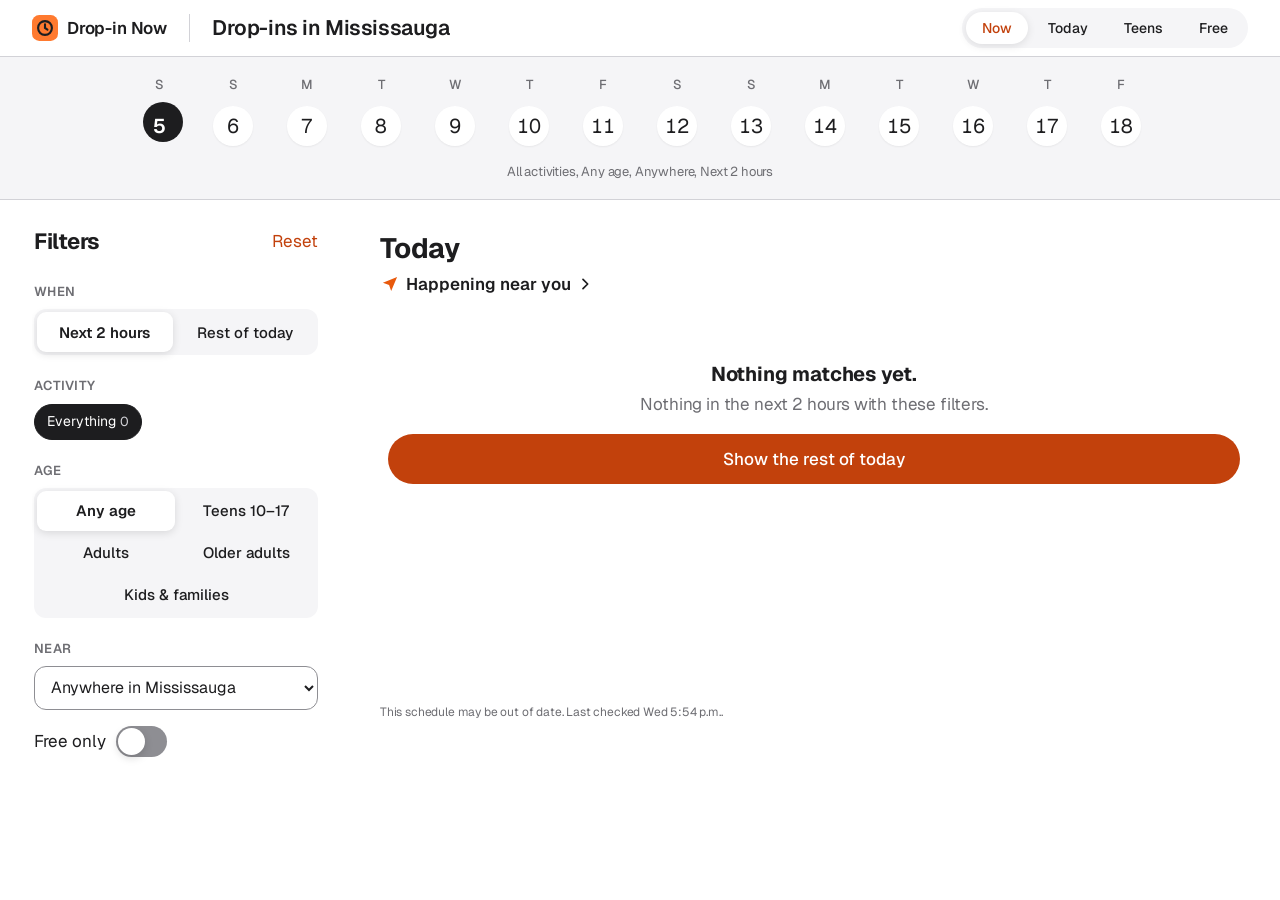
==== app.html @ 7317b194 "Drop-in Now: every Mississauga drop-in, happening now Landing page, app (phone + desktop layouts), d" ====
<!doctype html>
<html lang="en">
<head>
  <meta charset="utf-8">
  <meta name="viewport" content="width=device-width, initial-scale=1, viewport-fit=cover">
  <meta name="theme-color" content="#ffffff">
  <title>Drop-ins · Drop-in Now</title>
  <meta name="description" content="Every City of Mississauga drop-in happening now and later today.">
  <link rel="preconnect" href="https://fonts.googleapis.com">
  <link rel="preconnect" href="https://fonts.gstatic.com" crossorigin>
  <link href="https://fonts.googleapis.com/css2?family=Geist:wght@400;500;600;700&display=swap" rel="stylesheet">
  <link rel="stylesheet" href="app.css?v=8">
  <link rel="icon" href="icon.svg" type="image/svg+xml">
</head>
<body>
  <!-- desktop: Apple's desktop global bar + sub-nav, with the quick views as tabs -->
  <header class="dtop">
    <div class="dtop-in">
      <a class="dlogo" href="./"><img src="icon.svg" alt="" width="26" height="26">Drop-in Now</a>
      <h1 class="dtitle">Drop-ins in Mississauga</h1>
      <nav class="dnav" aria-label="Quick views">
        <button type="button" class="dtab" data-tab="now">Now</button>
        <button type="button" class="dtab" data-tab="today">Today</button>
        <button type="button" class="dtab" data-tab="teens">Teens</button>
        <button type="button" class="dtab" data-tab="free">Free</button>
      </nav>
    </div>
  </header>

  <header class="bar" id="bar">
    <a class="glass round" href="./" aria-label="Back to home">
      <svg viewBox="0 0 24 24" aria-hidden="true"><path d="M15 5l-7 7 7 7"/></svg>
    </a>
    <h1 class="bar-title">Drop-ins</h1>
    <button class="glass pill" id="openFilter" type="button">Filter</button>
  </header>

  <div class="band">
    <div class="band-in">
      <nav class="week" aria-label="Pick a day">
        <div class="week-dot" id="weekDot" aria-hidden="true"></div>
        <div class="week-row" id="days"></div>
      </nav>
      <p class="summary" id="summary"></p>
    </div>
  </div>

  <div class="layout">
  <aside class="side" id="side" aria-labelledby="sideTitle">
    <div class="side-head"><h2 id="sideTitle">Filters</h2><button type="button" class="link" data-reset>Reset</button></div>
  </aside>
  <main class="page">

    <section class="feed" aria-busy="true" id="feed">
      <div class="skeleton" aria-hidden="true"><i></i><b></b><b></b></div>
    </section>
    <p class="fresh" id="fresh"></p>
    <p class="sr" id="status" role="status"></p>
  </main>
  </div>

  <nav class="tabs" aria-label="Quick views">
    <div class="tabs-bar glass">
      <span class="tab-pill" id="tabPill" aria-hidden="true"></span>
      <button type="button" class="tab" data-tab="now">
        <svg viewBox="0 0 24 24" aria-hidden="true"><circle cx="12" cy="12" r="8.5"/><path d="M12 7.5V12l3 2"/></svg>Now</button>
      <button type="button" class="tab" data-tab="today">
        <svg viewBox="0 0 24 24" aria-hidden="true"><rect x="3.5" y="5" width="17" height="15" rx="3"/><path d="M3.5 10h17M8 3v4M16 3v4"/></svg>Today</button>
      <button type="button" class="tab" data-tab="teens">
        <svg viewBox="0 0 24 24" aria-hidden="true"><circle cx="12" cy="12" r="8.5"/><path d="M3.5 12h17M12 3.5c3 3.2 3 13.8 0 17M12 3.5c-3 3.2-3 13.8 0 17"/></svg>Teens</button>
      <button type="button" class="tab" data-tab="free">
        <svg viewBox="0 0 24 24" aria-hidden="true"><path d="M20 12.5 12.5 20a2 2 0 0 1-2.8 0L4 14.3V4h10.3l5.7 5.7a2 2 0 0 1 0 2.8Z"/><circle cx="8.5" cy="8.5" r="1.5"/></svg>Free</button>
    </div>
    <button type="button" class="glass search" id="openFilter2" aria-label="Filters">
      <svg viewBox="0 0 24 24" aria-hidden="true"><circle cx="11" cy="11" r="6.5"/><path d="m20 20-4.4-4.4"/></svg>
    </button>
  </nav>

  <!-- Filter sheet -->
  <div class="scrim" id="scrim" hidden></div>
  <section class="sheet filter" id="filter" role="dialog" aria-modal="true" aria-labelledby="filterTitle" hidden>
    <div class="grab" aria-hidden="true"></div>
    <div class="sheet-head">
      <h2 id="filterTitle">Filter</h2>
      <button type="button" class="link" id="resetFilter">Reset</button>
    </div>
    <div class="fbody" id="fbody">
    <h3 class="label">When</h3>
    <div class="seg" id="when" role="group" aria-label="When"></div>
    <h3 class="label">Activity</h3>
    <div class="chips" id="acts" role="group" aria-label="Activity"></div>
    <h3 class="label">Age</h3>
    <div class="seg wrap" id="ages" role="group" aria-label="Age"></div>
    <h3 class="label">Near</h3>
    <div class="row">
      <select id="near" aria-label="Near"></select>
      <button type="button" class="switch" id="free" role="switch" aria-checked="false"><span>Free only</span><i aria-hidden="true"></i></button>
    </div>
    </div>
    <button type="button" class="cta" id="doneFilter">Show drop-ins</button>
  </section>

  <!-- Session detail -->
  <section class="sheet detail" id="detail" role="dialog" aria-modal="true" aria-labelledby="dTitle" hidden>
    <button type="button" class="glass round close" id="closeDetail" aria-label="Close">
      <svg viewBox="0 0 24 24" aria-hidden="true"><path d="M6 6l12 12M18 6 6 18"/></svg>
    </button>
    <div class="d-scroll">
    <div class="d-photo"><img id="dImg" alt=""></div>
    <div class="d-body">
      <h2 class="d-title" id="dTitle"></h2>
      <a class="d-place" id="dPlace" target="_blank" rel="noopener">
        <svg viewBox="0 0 24 24" aria-hidden="true"><path d="M20.5 3.5 3.5 10.6l7.4 2.5 2.5 7.4 7.1-17Z"/></svg><span></span></a>
      <div class="d-box" id="dBox"></div>
      <p class="d-more" id="dMore"></p>
      <a class="cta" id="dSignup" target="_blank" rel="noopener">See it on the City's site</a>
      <p class="d-desc" id="dDesc"></p>
      <p class="d-addr" id="dAddr"></p>
      <a class="d-link" id="dDirections" target="_blank" rel="noopener">Get directions <svg viewBox="0 0 24 24" aria-hidden="true"><path d="M7 17 17 7M9 7h8v8"/></svg></a>
      <a class="d-link" id="dCall">Call the centre</a>
      <button type="button" class="d-link share" id="dShare">
        <svg viewBox="0 0 24 24" aria-hidden="true"><path d="M12 3v12M7.5 7.5 12 3l4.5 4.5M5 12v7a2 2 0 0 0 2 2h10a2 2 0 0 0 2-2v-7"/></svg>Spread the word</button>
      <p class="d-note">Times come from the City of Mississauga's drop-in calendar. Plans can change, so call ahead if you're not sure. Not an official City site.</p>
    </div>
    </div>
  </section>

  <script src="app.js?v=8"></script>
</body>
</html>
---- app.css ----
/* App screen: a 1:1 copy of the Apple Store app's "Upcoming" sessions screen,
   with Apple's blue swapped for Drop-in Now orange. */
:root {
  color-scheme: light;
  --bg: #ffffff;
  --ink: #1d1d1f;
  --ink-2: #6e6e73;
  --ink-3: #6e6e73;
  --hair: #d2d2d7;
  --fill: #f5f5f7;
  --accent: #c2410c;        /* text + buttons on white (5.2:1) */
  --accent-icon: #e8590c;   /* icons, 3.6:1 */
  --live: #d70015;
  --glass: rgba(255, 255, 255, 0.72);
  --glass-line: rgba(0, 0, 0, 0.06);
  --ease: cubic-bezier(0.2, 0, 0, 1);
  --spring: cubic-bezier(0.32, 0.72, 0, 1);
  --font: -apple-system, BlinkMacSystemFont, "SF Pro Text", "Geist", "Segoe UI", sans-serif;
}
* { box-sizing: border-box; -webkit-tap-highlight-color: transparent; }
[hidden] { display: none !important; }
html { -webkit-text-size-adjust: 100%; scroll-padding: 80px 0 100px; }
.sr { position: absolute; width: 1px; height: 1px; overflow: hidden; clip-path: inset(50%); white-space: nowrap; }
body {
  margin: 0; background: var(--bg); color: var(--ink);
  font: 400 17px/1.35 var(--font); letter-spacing: -0.01em;
  -webkit-font-smoothing: antialiased;
}
body.locked { overflow: hidden; }
a { color: var(--accent); text-decoration: none; }
button { font: inherit; color: inherit; }
svg { width: 22px; height: 22px; fill: none; stroke: currentColor; stroke-width: 2; stroke-linecap: round; stroke-linejoin: round; flex: none; }
:focus-visible { outline: 3px solid var(--accent-icon); outline-offset: 2px; }

.page { max-width: 560px; margin: 0 auto; padding: 0 16px 140px; }
.band-in { max-width: 560px; margin: 0 auto; padding: 0 16px; }
.dtop, .side { display: none; }
.cards { display: block; }
.group-h.sub { font-size: 17px; margin-top: 26px; }
.group-h + .near-link + .group-h.sub { margin-top: 6px; }

/* glass controls */
.glass {
  background: var(--glass);
  -webkit-backdrop-filter: blur(20px) saturate(180%); backdrop-filter: blur(20px) saturate(180%);
  border: 1px solid var(--glass-line);
  box-shadow: 0 4px 18px rgba(0, 0, 0, 0.08);
}
.round { width: 44px; height: 44px; border-radius: 50%; display: grid; place-items: center; color: var(--ink); cursor: pointer; padding: 0; }
.pill { height: 44px; border-radius: 22px; padding: 0 18px; cursor: pointer; font-size: 17px; }

/* top bar */
.bar {
  position: sticky; top: 0; z-index: 20;
  display: grid; grid-template-columns: 44px 1fr auto; align-items: center; gap: 8px;
  max-width: 560px; margin: 0 auto; padding: 10px 16px;
  transition: background-color .3s var(--ease);
}
.bar::before {
  content: ""; position: absolute; inset: 0; z-index: -1; opacity: 0;
  background: rgba(255, 255, 255, 0.8);
  -webkit-backdrop-filter: blur(24px) saturate(180%); backdrop-filter: blur(24px) saturate(180%);
  border-bottom: 1px solid var(--glass-line);
  transition: opacity .3s var(--ease);
}
.bar.scrolled::before { opacity: 1; }
.bar-title { margin: 0; text-align: center; font-size: 17px; line-height: 1.3; font-weight: 600; }

/* week strip */
.week { position: relative; margin: 6px -4px 0; }
.week-row { display: grid; grid-template-columns: repeat(7, 1fr); }
.day {
  border: 0; background: none; cursor: pointer; padding: 0;
  display: grid; justify-items: center; gap: 6px; min-height: 72px; position: relative; z-index: 1;
}
.day .dow { font-size: 13px; line-height: 1.3; color: var(--ink-2); font-weight: 500; }
.day .dom {
  width: 40px; height: 40px; border-radius: 50%; display: grid; place-items: center;
  font-size: 20px; line-height: 1.25; font-variant-numeric: tabular-nums;
  transition: color .35s var(--ease), font-weight .35s;
}
.day[aria-pressed="true"] .dom { color: #fff; font-weight: 600; }
.week-dot {
  position: absolute; left: 0; top: 25px; width: 40px; height: 40px; border-radius: 50%;
  background: var(--ink); transition: transform .5s var(--spring); will-change: transform;
}
.summary {
  margin: 4px 0 0; padding: 0 0 14px; font-size: 13px; line-height: 1.4; color: var(--ink-3);
  border-bottom: 1px solid var(--hair);
}

/* feed */
.feed { min-height: 50vh; }
.group-h { margin: 26px 0 2px; font-size: 22px; line-height: 1.3; font-weight: 700; letter-spacing: -0.02em; }
.near-link {
  display: inline-flex; align-items: center; gap: 6px; margin: 0 0 14px; padding: 4px 0;
  border: 0; background: none; cursor: pointer; font-size: 17px; line-height: 1.3; font-weight: 600; color: var(--ink);
}
.near-link .arrow { width: 20px; height: 20px; color: var(--accent-icon); fill: var(--accent-icon); stroke: none; }
.near-link .chev { width: 16px; height: 16px; stroke-width: 2.6; }
.card {
  display: block; width: 100%; text-align: left; border: 0; background: none; cursor: pointer; padding: 16px 0 18px;
  border-bottom: 1px solid var(--hair); color: inherit;
  animation: rise .6s var(--ease) both; animation-delay: calc(var(--i, 0) * 45ms);
}
.card:last-child { border-bottom: 0; }
.quiet .card, .quiet .card .ph img { animation: none; transition: none; }
.card .ph {
  aspect-ratio: 16 / 9; border-radius: 18px; overflow: hidden; background: var(--fill); margin-bottom: 14px;
  transform: translateZ(0); transition: transform .35s var(--ease);
}
.card .ph img { width: 100%; height: 100%; object-fit: cover; display: block; transition: transform .8s var(--ease), opacity .5s; opacity: 0; }
.card .ph img.ok { opacity: 1; }
.card:hover .ph img { transform: scale(1.035); }
.card:active .ph { transform: scale(.98); }
.card .ph, .card .col, .card .t, .card .when, .card .where { display: block; }
.card .txt { display: grid; grid-template-columns: 1fr 20px; align-items: center; gap: 8px; }
.card .t { margin: 0; font-size: 17px; line-height: 1.3; font-weight: 600; }
.card .when { margin: 6px 0 0; font-size: 15px; line-height: 1.35; color: var(--ink-2); font-variant-numeric: tabular-nums; }
.card .where { margin: 2px 0 0; font-size: 13px; line-height: 1.4; color: var(--ink-2); }
.card .chev { width: 16px; height: 16px; color: var(--ink-3); stroke-width: 2.4; }
.badges { display: flex; flex-wrap: wrap; gap: 6px; margin-top: 8px; }
.badge { font-size: 12px; line-height: 1.4; font-weight: 600; padding: 3px 8px; border-radius: 6px; background: var(--fill); color: var(--ink-2); }
.badge.free { background: #fff1e8; color: var(--accent); }
.badge.live { background: #fff0f0; color: var(--live); display: inline-flex; align-items: center; gap: 6px; }
.badge.live::before { content: ""; width: 6px; height: 6px; border-radius: 50%; background: var(--live); animation: pulse 1.6s var(--ease) infinite; }
.empty { padding: 48px 8px; text-align: center; color: var(--ink-2); animation: rise .5s var(--ease) both; }
.empty strong { display: block; color: var(--ink); font-size: 20px; line-height: 1.3; margin-bottom: 6px; }
.empty button { margin-top: 18px; }
.fresh { font-size: 12px; line-height: 1.4; color: var(--ink-3); margin: 24px 0 0; text-align: center; }

.skeleton i { display: block; aspect-ratio: 16/9; border-radius: 18px; margin: 26px 0 14px; }
.skeleton b { display: block; height: 14px; border-radius: 7px; margin: 8px 0; width: 70%; }
.skeleton b + b { width: 40%; }
.skeleton i, .skeleton b { background: linear-gradient(90deg, #f2f2f4 0, #e8e8ec 40%, #f2f2f4 80%) 0 0 / 200% 100%; animation: shimmer 1.2s linear infinite; }

/* floating tab bar (iOS 26 style) */
.tabs {
  position: fixed; left: 0; right: 0; bottom: max(14px, env(safe-area-inset-bottom)); z-index: 30;
  display: flex; gap: 10px; justify-content: center; align-items: center; padding: 0 16px; pointer-events: none;
  animation: up .8s var(--spring) .2s both;
}
.tabs > * { pointer-events: auto; }
.tabs-bar { position: relative; display: flex; border-radius: 32px; padding: 4px; height: 64px; flex: 1; max-width: 420px; }
.tab {
  position: relative; z-index: 1; flex: 1; border: 0; background: none; cursor: pointer;
  display: grid; justify-items: center; align-content: center; gap: 2px; padding: 0 4px;
  font-size: 11px; line-height: 1.3; font-weight: 600; color: var(--ink); border-radius: 28px;
  transition: color .3s var(--ease);
}
.tab svg { width: 24px; height: 24px; stroke-width: 1.8; }
.tab[aria-pressed="true"] { color: var(--accent); }
.tab-pill {
  position: absolute; top: 4px; bottom: 4px; left: 0; width: 0; border-radius: 28px; background: rgba(0, 0, 0, 0.06);
  transition: transform .5s var(--spring), width .5s var(--spring), opacity .3s; opacity: 0;
}
.search { width: 64px; height: 64px; border-radius: 50%; display: grid; place-items: center; cursor: pointer; padding: 0; flex: none; }
.search svg { width: 26px; height: 26px; }

/* sheets */
.scrim { position: fixed; inset: 0; z-index: 40; background: rgba(0, 0, 0, 0.32); animation: fade .35s var(--ease) both; }
.scrim.out { animation: fadeOut .3s var(--ease) both; }
.sheet {
  position: fixed; z-index: 50; left: 0; right: 0; bottom: 0; margin: 0 auto; max-width: 560px;
  background: #fff; border-radius: 28px 28px 0 0; box-shadow: 0 -10px 40px rgba(0, 0, 0, 0.15);
  animation: sheetIn .55s var(--spring) both; overflow-y: auto; overscroll-behavior: contain;
}
.sheet.out { animation: sheetOut .35s var(--ease) both; }
.sheet.vt { animation: none; }
.sheet.vt .d-body { animation: rise .6s var(--ease) .12s both; }
::view-transition-group(photo) { animation-duration: .6s; animation-timing-function: cubic-bezier(.2, .8, 0, 1); }
::view-transition-old(photo), ::view-transition-new(photo) { height: 100%; object-fit: cover; overflow: hidden; }
::view-transition-old(root), ::view-transition-new(root) { animation-duration: .35s; }
.filter { padding: 8px 20px calc(20px + env(safe-area-inset-bottom)); max-height: 88vh; }
.grab { width: 36px; height: 5px; border-radius: 3px; background: #d1d1d6; margin: 0 auto 10px; }
.sheet-head { display: flex; justify-content: space-between; align-items: center; }
.sheet-head h2 { margin: 0; font-size: 22px; line-height: 1.3; font-weight: 700; }
.link { border: 0; background: none; color: var(--accent); cursor: pointer; font-size: 17px; padding: 8px 0; }
.label { margin: 20px 0 8px; font-size: 13px; line-height: 1.4; font-weight: 600; color: var(--ink-2); text-transform: uppercase; letter-spacing: .02em; }
.seg { display: flex; background: var(--fill); border-radius: 12px; padding: 3px; gap: 2px; }
.seg.wrap { flex-wrap: wrap; }
.seg button {
  flex: 1 1 auto; border: 0; background: none; cursor: pointer; border-radius: 9px; padding: 9px 10px; min-height: 40px;
  font-size: 15px; line-height: 1.3; font-weight: 500; color: var(--ink); transition: background-color .25s var(--ease), box-shadow .25s;
}
.seg button[aria-pressed="true"] { background: #fff; box-shadow: 0 2px 8px rgba(0, 0, 0, 0.12); font-weight: 600; }
.chips { display: flex; flex-wrap: wrap; gap: 8px; }
.chip {
  border: 1px solid var(--hair); background: #fff; cursor: pointer; border-radius: 20px; padding: 8px 14px; min-height: 40px;
  font-size: 15px; line-height: 1.3; transition: background-color .25s var(--ease), color .25s, border-color .25s, transform .2s var(--ease);
}
.chip:active { transform: scale(.96); }
.chip .n { color: var(--ink-3); margin-left: 4px; font-size: 13px; }
.chip[aria-pressed="true"] { background: var(--ink); border-color: var(--ink); color: #fff; }
.chip[aria-pressed="true"] .n { color: #d2d2d7; }
.row { display: flex; gap: 10px; align-items: center; flex-wrap: wrap; }
.row select {
  flex: 1 1 200px; min-height: 44px; border-radius: 12px; border: 1px solid #8e8e93; background: #fff;
  font: 400 16px/1.3 var(--font); color: var(--ink); padding: 0 12px;
}
.switch { display: inline-flex; align-items: center; gap: 10px; border: 0; background: none; cursor: pointer; padding: 6px 0; font-size: 17px; }
.switch i { width: 51px; height: 31px; border-radius: 16px; background: #8e8e93; position: relative; transition: background-color .3s var(--ease); }
.switch i::after { content: ""; position: absolute; top: 2px; left: 2px; width: 27px; height: 27px; border-radius: 50%; background: #fff; box-shadow: 0 3px 8px rgba(0,0,0,.15); transition: transform .35s var(--spring); }
.switch[aria-checked="true"] i { background: var(--accent); }
.switch[aria-checked="true"] i::after { transform: translateX(20px); }
.cta {
  display: flex; align-items: center; justify-content: center; width: 100%; min-height: 50px; margin-top: 24px;
  border: 0; border-radius: 25px; background: var(--accent); color: #fff; cursor: pointer;
  font-size: 17px; line-height: 1.3; font-weight: 500; text-decoration: none; transition: transform .2s var(--ease), filter .2s;
}
.cta:hover { filter: brightness(1.08); }
.cta:active { transform: scale(.98); }

/* detail sheet */
.detail { top: 0; border-radius: 0; max-width: 560px; animation-name: sheetInFull; overflow: hidden; }
.d-scroll { height: 100%; overflow-y: auto; overscroll-behavior: contain; }
@media (min-width: 600px) { .detail { top: 24px; border-radius: 28px 28px 0 0; } }
.d-photo { aspect-ratio: 1 / 1.05; overflow: hidden; background: var(--fill); }
.d-photo img { width: 100%; height: 100%; object-fit: cover; display: block; animation: settle 1.1s var(--ease) both; }
.close { position: absolute; top: 14px; right: 14px; z-index: 2; }
.d-body { padding: 26px 16px 48px; }
.d-title { margin: 0 0 14px; font-size: 26px; line-height: 1.25; font-weight: 700; letter-spacing: -0.02em; }
.d-place { display: inline-flex; align-items: center; gap: 10px; font-size: 17px; line-height: 1.3; padding: 4px 0; }
.d-place svg { width: 20px; height: 20px; fill: var(--accent-icon); stroke: none; }
.d-box { margin-top: 22px; border: 1px solid var(--hair); border-radius: 16px; padding: 14px 16px; display: grid; grid-template-columns: 1fr 16px; align-items: center; }
.d-box b { display: block; font-size: 17px; line-height: 1.35; font-weight: 600; }
.d-box span { display: block; font-size: 17px; line-height: 1.35; color: var(--ink-2); }
.d-box svg { width: 16px; height: 16px; color: var(--ink-3); }
.d-more { margin: 8px 0 0; font-size: 13px; line-height: 1.4; color: var(--ink-2); }
.d-desc { margin: 24px 0 0; font-size: 17px; line-height: 1.45; }
.d-addr { margin: 22px 0 6px; font-size: 17px; line-height: 1.45; }
.d-link { display: flex; align-items: center; gap: 8px; margin: 10px 0 0; padding: 4px 0; font-size: 17px; line-height: 1.35; color: var(--accent); border: 0; background: none; cursor: pointer; }
.d-link svg { width: 18px; height: 18px; }
.d-link.share svg { width: 24px; height: 24px; }
.d-note { margin: 28px 0 0; font-size: 13px; line-height: 1.45; color: var(--ink-2); }

@keyframes rise { from { opacity: 0; transform: translateY(18px); } to { opacity: 1; transform: none; } }
@keyframes up { from { opacity: 0; transform: translateY(40px) scale(.96); } to { opacity: 1; transform: none; } }
@keyframes fade { from { opacity: 0; } }
@keyframes fadeOut { to { opacity: 0; } }
@keyframes sheetIn { from { transform: translateY(100%); } }
@keyframes sheetInFull { from { transform: translateY(100%); } }
@keyframes sheetOut { to { transform: translateY(100%); } }
@keyframes settle { from { transform: scale(1.08); } }
@keyframes pulse { 0%, 100% { opacity: 1; } 50% { opacity: .35; } }
@keyframes shimmer { to { background-position: -200% 0; } }

/* ---------- desktop: a real desktop layout, not a phone column ---------- */
@media (min-width: 1024px) {
  .bar, .tabs { display: none; }
  .dtop { display: block; position: sticky; top: 0; z-index: 25; background: rgba(255, 255, 255, 0.82); -webkit-backdrop-filter: blur(20px) saturate(180%); backdrop-filter: blur(20px) saturate(180%); border-bottom: 1px solid var(--hair); }
  .dtop-in { max-width: 1320px; margin: 0 auto; height: 56px; display: flex; align-items: center; gap: 22px; padding: 0 32px; }
  .dlogo { display: flex; align-items: center; gap: 9px; font-size: 17px; line-height: 1.3; font-weight: 600; color: var(--ink); }
  .dtitle { margin: 0; padding-left: 22px; border-left: 1px solid var(--hair); font-size: 21px; line-height: 1.3; font-weight: 600; letter-spacing: -0.02em; }
  .dnav { margin-left: auto; display: flex; gap: 4px; padding: 4px; border-radius: 22px; background: var(--fill); }
  .dtab { border: 0; background: none; cursor: pointer; padding: 7px 16px; border-radius: 18px; font-size: 14px; line-height: 1.3; font-weight: 500; color: var(--ink); transition: background-color .3s var(--ease), color .3s var(--ease), box-shadow .3s; }
  .dtab:hover { background: rgba(0, 0, 0, 0.05); }
  .dtab[aria-pressed="true"] { background: #fff; color: var(--accent); box-shadow: 0 2px 8px rgba(0, 0, 0, 0.1); }

  .band { background: var(--fill); border-bottom: 1px solid var(--hair); }
  .band-in { max-width: 1100px; padding: 20px 32px 0; }
  .week { margin: 0; }
  .week-row { grid-template-columns: repeat(14, 1fr); }
  .day { min-height: 76px; }
  .day:not([aria-pressed="true"]) .dom { background: #fff; box-shadow: 0 1px 2px rgba(0, 0, 0, 0.06); }
  .day:hover:not([aria-pressed="true"]) .dom { background: #fff; box-shadow: 0 0 0 2px var(--hair); }
  .week-dot { top: 25px; z-index: 0; }
  .summary { border-bottom: 0; text-align: center; padding: 6px 0 18px; }

  .layout { max-width: 1320px; margin: 0 auto; padding: 0 32px; display: grid; grid-template-columns: 292px minmax(0, 1fr); gap: 56px; align-items: start; }
  .side { display: block; position: sticky; top: 72px; max-height: calc(100vh - 88px); overflow-y: auto; padding: 22px 6px 32px 2px; }
  .side-head { display: flex; justify-content: space-between; align-items: center; }
  .side-head h2 { margin: 0; font-size: 22px; line-height: 1.3; font-weight: 700; letter-spacing: -0.02em; }
  .side .label { margin-top: 22px; }
  .side .chip { font-size: 14px; min-height: 36px; padding: 6px 12px; }
  .side .seg.wrap button { flex: 1 1 40%; }
  .side .row select { flex-basis: 100%; min-width: 0; width: 100%; }

  .page { max-width: none; margin: 0; padding: 0 0 96px; }
  .group-h { margin-top: 30px; font-size: 28px; }
  .group-h.sub { font-size: 19px; margin-top: 30px; }
  .cards { display: grid; grid-template-columns: repeat(auto-fill, minmax(250px, 1fr)); gap: 6px 26px; }
  .card { border-bottom: 0; padding: 10px 0 20px; }
  .card .ph { transition: transform .45s var(--ease), box-shadow .45s var(--ease); }
  .card:hover .ph { transform: translateY(-4px); box-shadow: 0 22px 40px -22px rgba(0, 0, 0, 0.45); }
  .fresh { text-align: left; }

  /* session detail: a centred two-column modal */
  .detail { top: 50%; left: 50%; right: auto; bottom: auto; margin: 0; width: min(1040px, 92vw); height: min(660px, 88vh); max-width: none; translate: -50% -50%; border-radius: 24px; animation-name: modalIn; }
  .sheet.out.detail { animation-name: modalOut; }
  .detail { clip-path: inset(0 round 24px); }
  .d-scroll { display: grid; grid-template-columns: 1.05fr 1fr; }
  .d-photo { position: sticky; top: 0; aspect-ratio: auto; height: min(660px, 88vh); }
  .d-body { padding: 40px 40px 44px; }
  .d-title { font-size: 32px; padding-right: 40px; }
}
@keyframes modalIn { from { opacity: 0; transform: scale(.96) translateY(14px); } }
@keyframes modalOut { to { opacity: 0; transform: scale(.97); } }

@media (prefers-reduced-motion: reduce) {
  *, *::before, *::after { animation-duration: .01ms !important; animation-delay: 0ms !important; transition-duration: .01ms !important; }
}
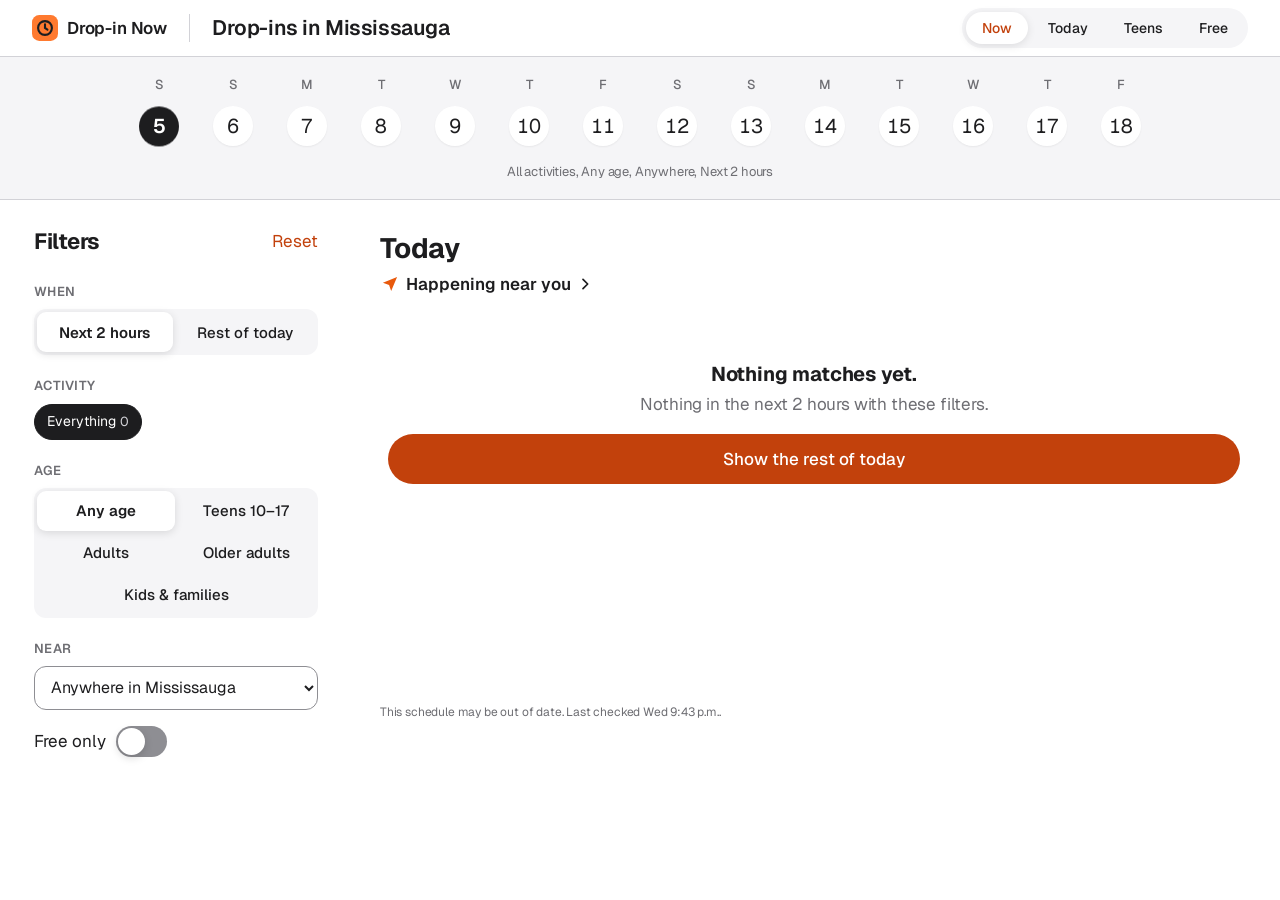
==== commit 850cb2eb: "Fix the selected-day circle drifting off its date Measure against the dot's own container and re-mea" ====
--- a/app.html
+++ b/app.html
@@ -9,7 +9,7 @@
   <link rel="preconnect" href="https://fonts.googleapis.com">
   <link rel="preconnect" href="https://fonts.gstatic.com" crossorigin>
   <link href="https://fonts.googleapis.com/css2?family=Geist:wght@400;500;600;700&display=swap" rel="stylesheet">
-  <link rel="stylesheet" href="app.css?v=8">
+  <link rel="stylesheet" href="app.css?v=9">
   <link rel="icon" href="icon.svg" type="image/svg+xml">
 </head>
 <body>
@@ -125,6 +125,6 @@
     </div>
   </section>
 
-  <script src="app.js?v=8"></script>
+  <script src="app.js?v=9"></script>
 </body>
 </html>
--- a/app.css
+++ b/app.css
@@ -81,7 +81,7 @@
 }
 .day[aria-pressed="true"] .dom { color: #fff; font-weight: 600; }
 .week-dot {
-  position: absolute; left: 0; top: 25px; width: 40px; height: 40px; border-radius: 50%;
+  position: absolute; left: 0; top: 0; width: 40px; height: 40px; border-radius: 50%;
   background: var(--ink); transition: transform .5s var(--spring); will-change: transform;
 }
 .summary {
@@ -264,7 +264,7 @@
   .day { min-height: 76px; }
   .day:not([aria-pressed="true"]) .dom { background: #fff; box-shadow: 0 1px 2px rgba(0, 0, 0, 0.06); }
   .day:hover:not([aria-pressed="true"]) .dom { background: #fff; box-shadow: 0 0 0 2px var(--hair); }
-  .week-dot { top: 25px; z-index: 0; }
+  .week-dot { z-index: 0; }
   .summary { border-bottom: 0; text-align: center; padding: 6px 0 18px; }
 
   .layout { max-width: 1320px; margin: 0 auto; padding: 0 32px; display: grid; grid-template-columns: 292px minmax(0, 1fr); gap: 56px; align-items: start; }
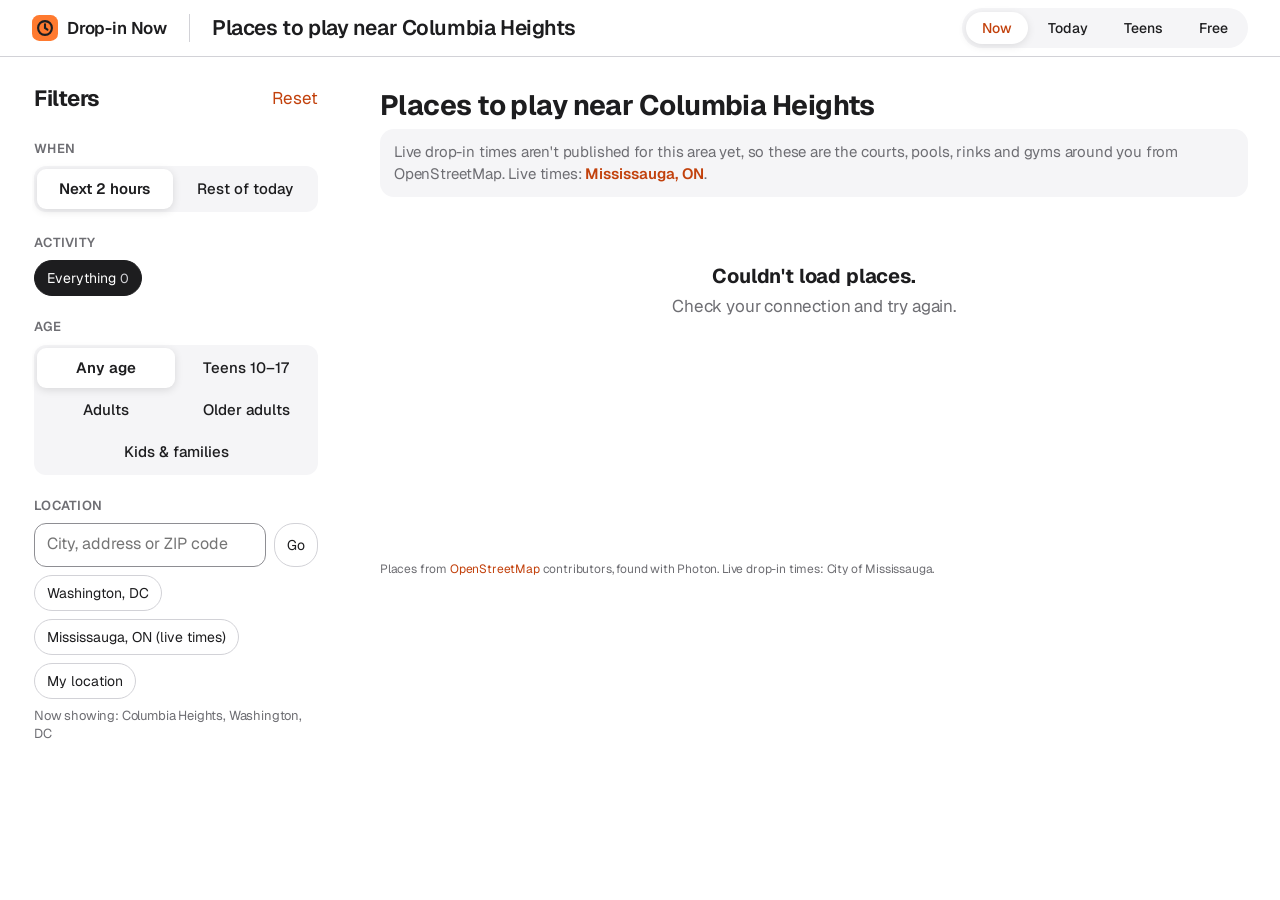
==== commit c578e2ca: "Anywhere in North America: places to play via OpenStreetMap, default Washington DC Search any city, " ====
--- a/app.html
+++ b/app.html
@@ -9,7 +9,7 @@
   <link rel="preconnect" href="https://fonts.googleapis.com">
   <link rel="preconnect" href="https://fonts.gstatic.com" crossorigin>
   <link href="https://fonts.googleapis.com/css2?family=Geist:wght@400;500;600;700&display=swap" rel="stylesheet">
-  <link rel="stylesheet" href="app.css?v=9">
+  <link rel="stylesheet" href="app.css?v=10">
   <link rel="icon" href="icon.svg" type="image/svg+xml">
 </head>
 <body>
@@ -17,7 +17,7 @@
   <header class="dtop">
     <div class="dtop-in">
       <a class="dlogo" href="./"><img src="icon.svg" alt="" width="26" height="26">Drop-in Now</a>
-      <h1 class="dtitle">Drop-ins in Mississauga</h1>
+      <h1 class="dtitle" id="dtitleTop">Drop-ins in Mississauga</h1>
       <nav class="dnav" aria-label="Quick views">
         <button type="button" class="dtab" data-tab="now">Now</button>
         <button type="button" class="dtab" data-tab="today">Today</button>
@@ -91,7 +91,15 @@
     <div class="chips" id="acts" role="group" aria-label="Activity"></div>
     <h3 class="label">Age</h3>
     <div class="seg wrap" id="ages" role="group" aria-label="Age"></div>
-    <h3 class="label">Near</h3>
+    <h3 class="label">Location</h3>
+    <form class="locform" id="locForm"><input id="locInput" type="search" placeholder="City, address or ZIP code" aria-label="Search for a place in North America" autocomplete="off"><button type="submit" class="chip">Go</button></form>
+    <div class="chips" id="locChips" role="group" aria-label="Quick locations">
+      <button type="button" class="chip" data-loc="dc">Washington, DC</button>
+      <button type="button" class="chip" data-loc="mi">Mississauga, ON (live times)</button>
+      <button type="button" class="chip" data-loc="me">My location</button>
+    </div>
+    <p class="locnow" id="locNow"></p>
+    <h3 class="label" id="nearLabel">Near</h3>
     <div class="row">
       <select id="near" aria-label="Near"></select>
       <button type="button" class="switch" id="free" role="switch" aria-checked="false"><span>Free only</span><i aria-hidden="true"></i></button>
@@ -125,6 +133,6 @@
     </div>
   </section>
 
-  <script src="app.js?v=9"></script>
+  <script src="app.js?v=15"></script>
 </body>
 </html>
--- a/app.css
+++ b/app.css
@@ -193,6 +193,12 @@
 .chip .n { color: var(--ink-3); margin-left: 4px; font-size: 13px; }
 .chip[aria-pressed="true"] { background: var(--ink); border-color: var(--ink); color: #fff; }
 .chip[aria-pressed="true"] .n { color: #d2d2d7; }
+.locform { display: flex; gap: 8px; }
+.locform input { flex: 1; min-width: 0; min-height: 44px; border-radius: 12px; border: 1px solid #8e8e93; padding: 0 12px; font: 400 16px/1.3 var(--font); color: var(--ink); background: #fff; }
+#locChips { margin-top: 8px; }
+.locnow { margin: 8px 0 0; font-size: 13px; line-height: 1.4; color: var(--ink-2); }
+.note { margin: 6px 0 18px; padding: 12px 14px; border-radius: 14px; background: var(--fill); font-size: 15px; line-height: 1.45; color: var(--ink-2); }
+.note button { border: 0; background: none; color: var(--accent); font: inherit; font-weight: 600; cursor: pointer; padding: 0; }
 .row { display: flex; gap: 10px; align-items: center; flex-wrap: wrap; }
 .row select {
   flex: 1 1 200px; min-height: 44px; border-radius: 12px; border: 1px solid #8e8e93; background: #fff;
